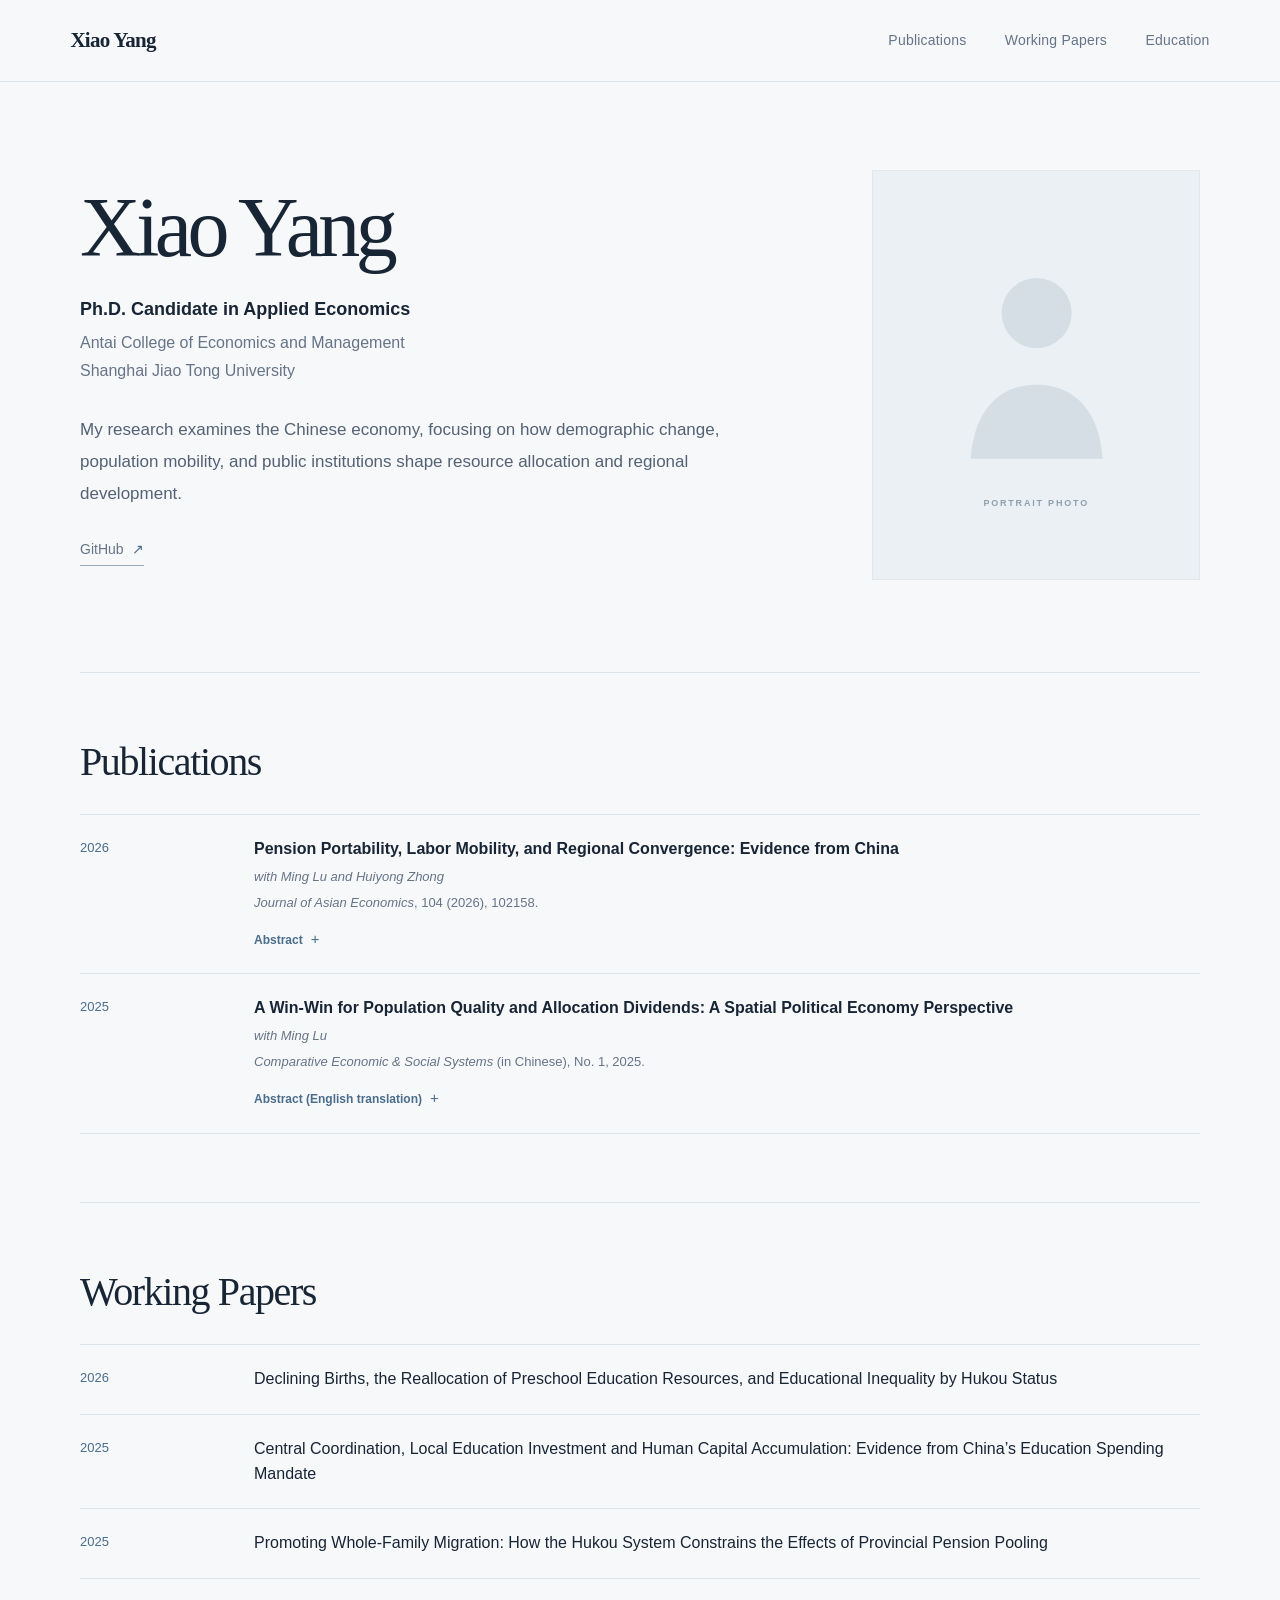
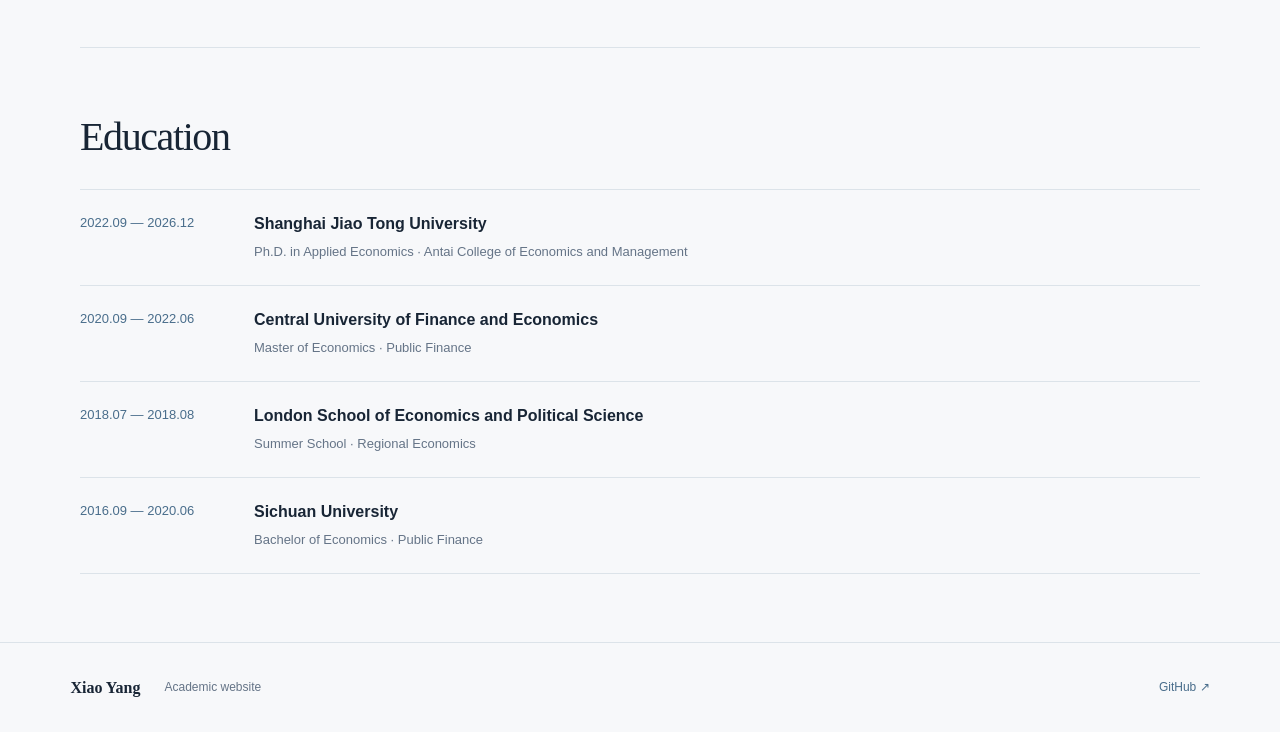
==== index.html @ 2555e6db "Remove publications shortcut from homepage" ====
<!doctype html>
<html lang="en">
<head>
  <meta charset="utf-8">
  <meta name="viewport" content="width=device-width, initial-scale=1">
  <meta name="description" content="Xiao Yang, Ph.D. candidate in Applied Economics at Shanghai Jiao Tong University.">
  <meta name="theme-color" content="#f7f8fa">
  <title>Xiao Yang | Academic Website</title>
  <link rel="stylesheet" href="assets/css/style.css">
</head>
<body>
  <header class="site-header">
    <a class="wordmark" href="#top" aria-label="Back to top">Xiao Yang</a>
    <nav aria-label="Main navigation">
      <a href="#publications">Publications</a>
      <a href="#working-papers">Working Papers</a>
      <a href="#education">Education</a>
    </nav>
  </header>

  <main id="top">
    <section class="hero section-wrap">
      <div class="hero-copy">
        <h1>Xiao Yang</h1>
        <p class="role">Ph.D. Candidate in Applied Economics</p>
        <p class="affiliation">Antai College of Economics and Management<br>Shanghai Jiao Tong University</p>
        <p class="intro">
          My research examines the Chinese economy, focusing on how demographic change,
          population mobility, and public institutions shape resource allocation and
          regional development.
        </p>
        <div class="hero-links">
          <a class="text-link muted-link" href="https://github.com/Xiaoback" target="_blank" rel="noreferrer">GitHub <span aria-hidden="true">↗</span></a>
        </div>
      </div>
      <div class="portrait-placeholder" role="img" aria-label="Portrait photo placeholder">
        <svg viewBox="0 0 240 300" aria-hidden="true">
          <circle cx="120" cy="91" r="43" fill="currentColor" opacity=".23"/>
          <path d="M39 270c4-59 35-91 81-91s77 32 81 91" fill="currentColor" opacity=".23"/>
        </svg>
        <span>PORTRAIT PHOTO</span>
      </div>
    </section>

    <section class="section-wrap section-block" id="publications">
      <div class="section-heading"><h2>Publications</h2></div>
      <div class="publication-list">
        <article class="publication">
          <span class="publication-year">2026</span>
          <div class="publication-body">
            <h3>Pension Portability, Labor Mobility, and Regional Convergence: Evidence from China</h3>
            <p class="coauthors">with Ming Lu and Huiyong Zhong</p>
            <p class="journal"><em>Journal of Asian Economics</em>, 104 (2026), 102158.</p>
            <details class="abstract">
              <summary>Abstract</summary>
              <p>Fragmented pension systems hinder labor mobility and perpetuate regional inequality. This paper evaluates China’s provincial pension pooling reform designed to enhance pension portability within provinces. Using a staggered difference-in-differences approach on individual and provincial panel data from 2014-2020, we find the reform increased intra-provincial migration, particularly for low-skilled workers. Using the reform as an instrumental variable, we show migration improved job matching, evidenced by higher income and job satisfaction. The reform also contributed to higher provincial labor productivity and reduced within-province inequality. Our findings demonstrate that labor mobility promotes regional convergence through the lens of improving pension portability.</p>
            </details>
          </div>
        </article>
        <article class="publication">
          <span class="publication-year">2025</span>
          <div class="publication-body">
            <h3>A Win-Win for Population Quality and Allocation Dividends: A Spatial Political Economy Perspective</h3>
            <p class="coauthors">with Ming Lu</p>
            <p class="journal"><em>Comparative Economic &amp; Social Systems</em> (in Chinese), No. 1, 2025.</p>
            <details class="abstract">
              <summary>Abstract (English translation)</summary>
              <p>China is currently facing the challenges of population aging and declining fertility. Coordinated regional development requires pursuing the long-term, overarching goals of improving population quality and realizing allocation dividends. Drawing on the spirit of the Third Plenary Session of the 20th CPC Central Committee and adopting a spatial political economy perspective, this article argues that local governments’ short-term and place-based development orientation, together with the spatial externalities generated by population mobility and hukou-based restrictions on migrants’ access to public services, impede the realization of population-quality and allocation dividends. Addressing these challenges requires both a shift in mindset and deeper reforms. On the one hand, policymakers should recognize the importance of achieving balance through agglomeration and of raising returns to education in agglomerated areas to stimulate educational demand, while addressing the resulting divergence in educational supply and demand between population outflow and inflow areas. On the other hand, stronger central government coordination is needed to overcome spatial externalities and establish a basic public education service provision mechanism that adapts to demographic change, thereby achieving a win-win in population quality and allocation dividends.</p>
            </details>
          </div>
        </article>
      </div>
    </section>

    <section class="section-wrap section-block" id="working-papers">
      <div class="section-heading"><h2>Working Papers</h2></div>
      <div class="paper-list">
        <article class="paper-item">
          <span class="paper-year">2026</span>
          <h3>Declining Births, the Reallocation of Preschool Education Resources, and Educational Inequality by Hukou Status</h3>
        </article>
        <article class="paper-item">
          <span class="paper-year">2025</span>
          <h3>Central Coordination, Local Education Investment and Human Capital Accumulation: Evidence from China’s Education Spending Mandate</h3>
        </article>
        <article class="paper-item">
          <span class="paper-year">2025</span>
          <h3>Promoting Whole-Family Migration: How the Hukou System Constrains the Effects of Provincial Pension Pooling</h3>
        </article>
      </div>
    </section>

    <section class="section-wrap section-block" id="education">
      <div class="section-heading"><h2>Education</h2></div>
      <div class="education-list">
        <article><span class="edu-date">2022.09 — 2026.12</span><div><h3>Shanghai Jiao Tong University</h3><p>Ph.D. in Applied Economics · Antai College of Economics and Management</p></div></article>
        <article><span class="edu-date">2020.09 — 2022.06</span><div><h3>Central University of Finance and Economics</h3><p>Master of Economics · Public Finance</p></div></article>
        <article><span class="edu-date">2018.07 — 2018.08</span><div><h3>London School of Economics and Political Science</h3><p>Summer School · Regional Economics</p></div></article>
        <article><span class="edu-date">2016.09 — 2020.06</span><div><h3>Sichuan University</h3><p>Bachelor of Economics · Public Finance</p></div></article>
      </div>
    </section>
  </main>

  <footer class="site-footer">
    <strong>Xiao Yang</strong>
    <span>Academic website</span>
    <a href="https://github.com/Xiaoback" target="_blank" rel="noreferrer">GitHub ↗</a>
  </footer>
</body>
</html>
---- assets/css/style.css ----
:root {
  --ink: #182535;
  --muted: #657487;
  --line: #dce3e9;
  --paper: #f7f8fa;
  --blue: #496d8b;
  --serif: Georgia, "Times New Roman", serif;
  --sans: Inter, -apple-system, BlinkMacSystemFont, "Segoe UI", sans-serif;
}
* { box-sizing: border-box; }
html { scroll-behavior: smooth; }
body { margin: 0; color: var(--ink); background: var(--paper); font-family: var(--sans); font-size: 15px; line-height: 1.7; -webkit-font-smoothing: antialiased; }
a { color: inherit; text-decoration: none; }
.site-header {
  min-height: 82px;
  padding: 0 max(5.5vw, calc((100vw - 1280px)/2));
  display: flex;
  align-items: center;
  justify-content: space-between;
  gap: 32px;
  border-bottom: 1px solid var(--line);
  background: rgba(247,248,250,.96);
}
.wordmark { font-family: var(--serif); font-size: 21px; font-weight: 600; letter-spacing: -.035em; white-space: nowrap; }
.site-header nav { display: flex; align-items: center; gap: clamp(22px, 3vw, 42px); }
.site-header nav a { color: var(--muted); font-size: 14px; letter-spacing: .015em; transition: color .2s; }
.site-header nav a:hover, .text-link:hover { color: var(--blue); }
.section-wrap { width: min(1120px, 88vw); margin: 0 auto; }
.hero {
  min-height: 590px;
  display: grid;
  grid-template-columns: 1.35fr .65fr;
  gap: 10%;
  align-items: center;
  padding-top: 74px;
  padding-bottom: 78px;
}
.hero h1 { font-family: var(--serif); font-size: clamp(58px, 7vw, 84px); font-weight: 400; letter-spacing: -.055em; line-height: 1.05; margin: 0 0 22px; }
.role { font-size: 18px; font-weight: 600; margin: 0 0 5px; }
.affiliation { color: var(--muted); font-size: 16px; line-height: 1.7; margin: 0; }
.intro { max-width: 650px; color: #536274; font-size: 17px; line-height: 1.9; margin: 30px 0 27px; }
.hero-links { display: flex; gap: 28px; align-items: center; }
.text-link { color: var(--ink); font-size: 14px; font-weight: 650; border-bottom: 1px solid #9aabba; padding-bottom: 4px; }
.text-link span { color: var(--blue); margin-left: 5px; }
.muted-link { color: var(--muted); font-weight: 500; }
.portrait-placeholder {
  width: min(100%, 330px);
  aspect-ratio: 4 / 5;
  justify-self: end;
  display: flex;
  flex-direction: column;
  align-items: center;
  justify-content: center;
  gap: 13px;
  color: #8fa0ae;
  background: #eaf0f4;
  border: 1px solid #e0e7ed;
}
.portrait-placeholder svg { width: 60%; max-height: 70%; }
.portrait-placeholder span { font-size: 9px; font-weight: 650; letter-spacing: .2em; }
.section-block { padding-top: 65px; padding-bottom: 68px; border-top: 1px solid var(--line); scroll-margin-top: 24px; }
.section-heading { margin-bottom: 28px; }
.section-heading h2 { font-family: var(--serif); font-size: clamp(30px, 3.6vw, 40px); font-weight: 400; letter-spacing: -.035em; line-height: 1.2; margin: 0; }
.publication-list, .paper-list, .experience-list, .education-list { border-top: 1px solid var(--line); }
.publication, .paper-item, .education-list article {
  display: grid;
  grid-template-columns: 150px 1fr;
  gap: 24px;
  padding: 22px 0;
  border-bottom: 1px solid var(--line);
}
.publication-year, .paper-year, .experience-date, .edu-date { color: var(--blue); font-size: 13px; }
.publication h3, .paper-item h3, .experience-list h3, .education-list h3 {
  font-size: 16px;
  font-weight: 600;
  line-height: 1.55;
  margin: 0 0 4px;
}
.publication p, .education-list p { color: var(--muted); font-size: 13px; margin: 0; }
.publication .coauthors { color: var(--muted); font-size: 13px; font-style: italic; margin: 2px 0 4px; }
.publication .journal { color: var(--muted); font-size: 13px; margin: 0; }
.abstract { margin-top: 12px; max-width: 820px; }
.abstract summary { color: var(--blue); cursor: pointer; font-size: 12px; font-weight: 600; width: fit-content; list-style: none; }
.abstract summary::-webkit-details-marker { display: none; }
.abstract summary::after { content: "+"; display: inline-block; margin-left: 8px; font-size: 15px; font-weight: 400; }
.abstract[open] summary::after { content: "−"; }
.abstract p { color: var(--muted); font-size: 13px; line-height: 1.8; margin: 10px 0 0; }
.paper-item h3 { margin: 0; font-weight: 500; }
.site-footer {
  min-height: 90px;
  padding: 20px max(5.5vw, calc((100vw - 1280px)/2));
  display: flex;
  align-items: center;
  gap: 24px;
  border-top: 1px solid var(--line);
  color: var(--muted);
  font-size: 12px;
}
.site-footer strong { color: var(--ink); font-family: var(--serif); font-size: 16px; font-weight: 600; }
.site-footer a { margin-left: auto; color: var(--blue); }
@media (max-width: 760px) {
  .site-header { min-height: 0; padding: 18px 6vw; align-items: flex-start; flex-direction: column; gap: 13px; }
  .site-header nav { justify-content: flex-start; flex-wrap: wrap; gap: 10px 22px; }
  .site-header nav a { font-size: 13px; }
  .hero { min-height: 0; grid-template-columns: 1fr; gap: 34px; padding-top: 65px; padding-bottom: 58px; }
  .hero h1 { font-size: 58px; }
  .intro { font-size: 16px; margin-top: 24px; }
  .portrait-placeholder { width: min(72%, 280px); justify-self: start; }
  .section-block { padding-top: 48px; padding-bottom: 52px; }
  .publication, .paper-item, .education-list article { grid-template-columns: 1fr; gap: 6px; padding: 18px 0; }
  .site-footer { flex-wrap: wrap; gap: 10px 18px; padding-top: 22px; padding-bottom: 22px; }
  .site-footer a { margin-left: 0; }
}
@media (max-width: 420px) {
  .hero h1 { font-size: 52px; }
  .hero-links { gap: 20px; }
}
@media (prefers-reduced-motion: reduce) { html { scroll-behavior: auto; } * { transition: none !important; } }
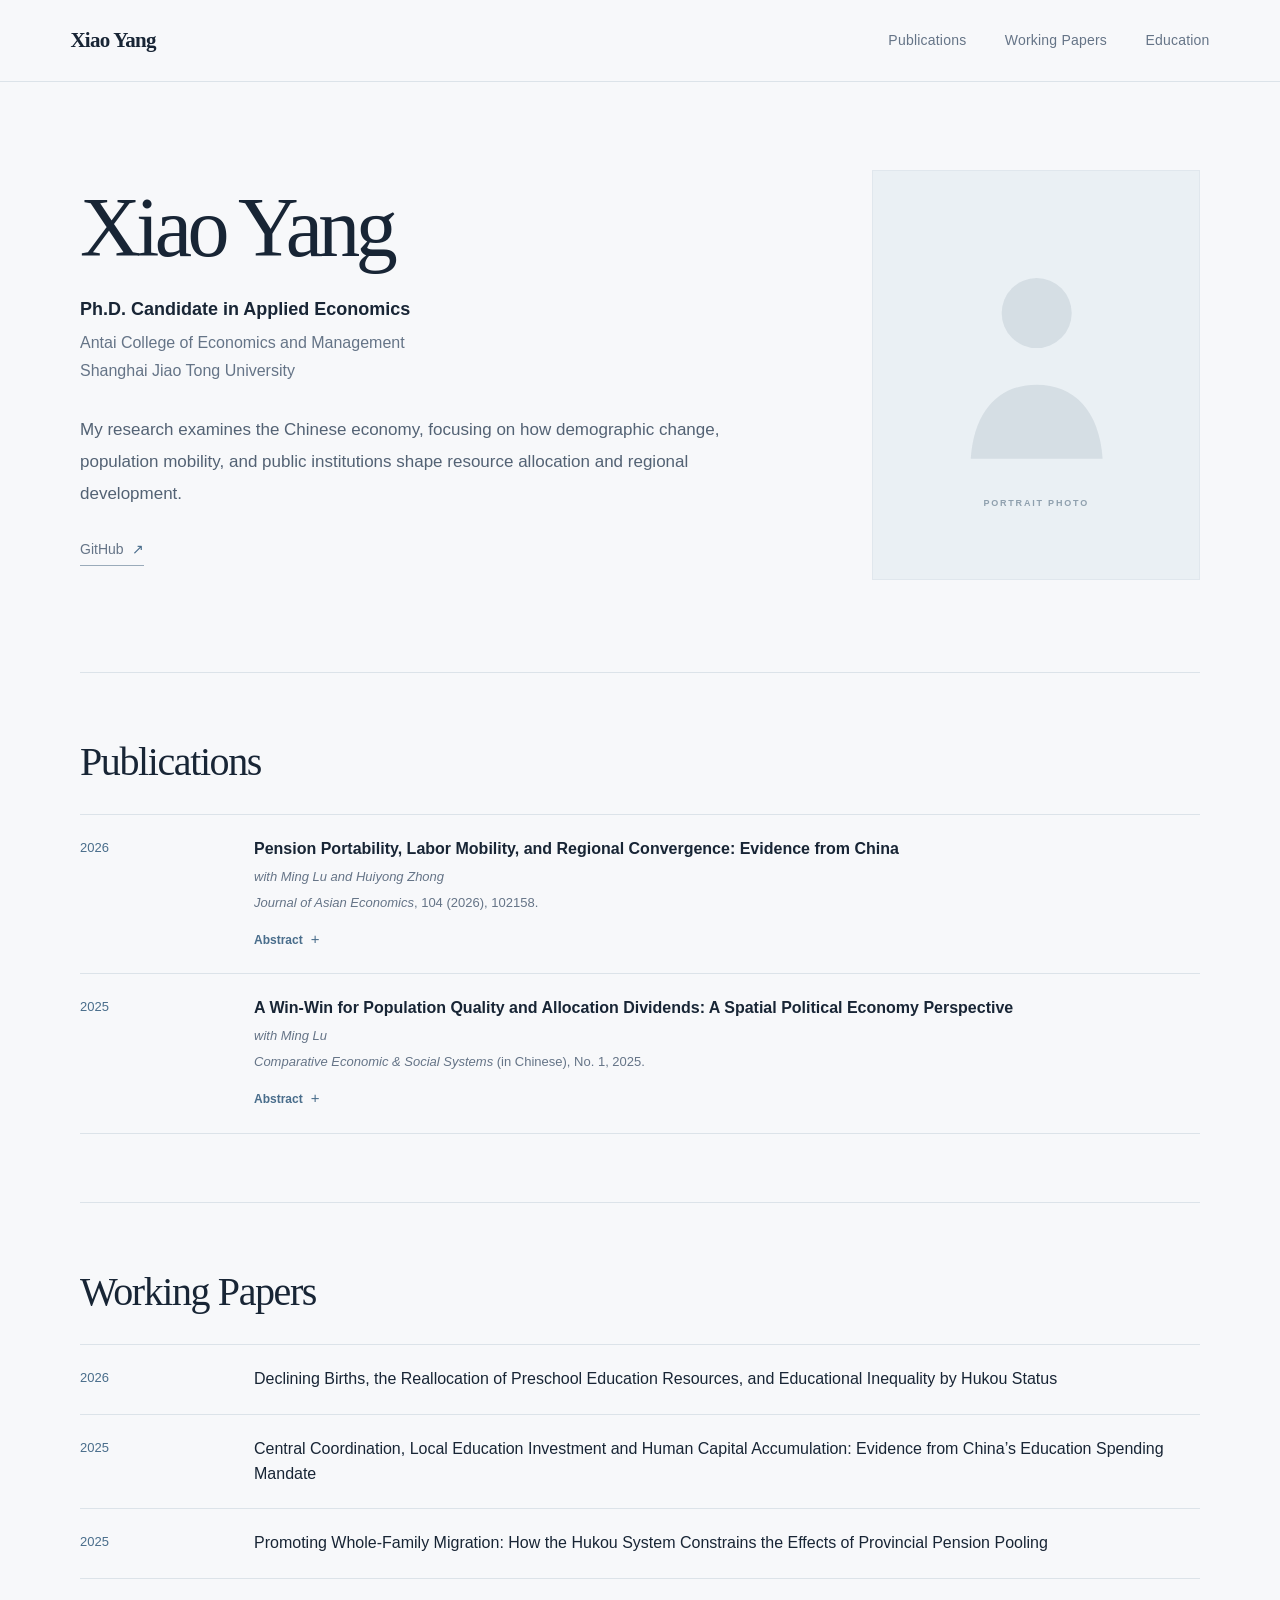
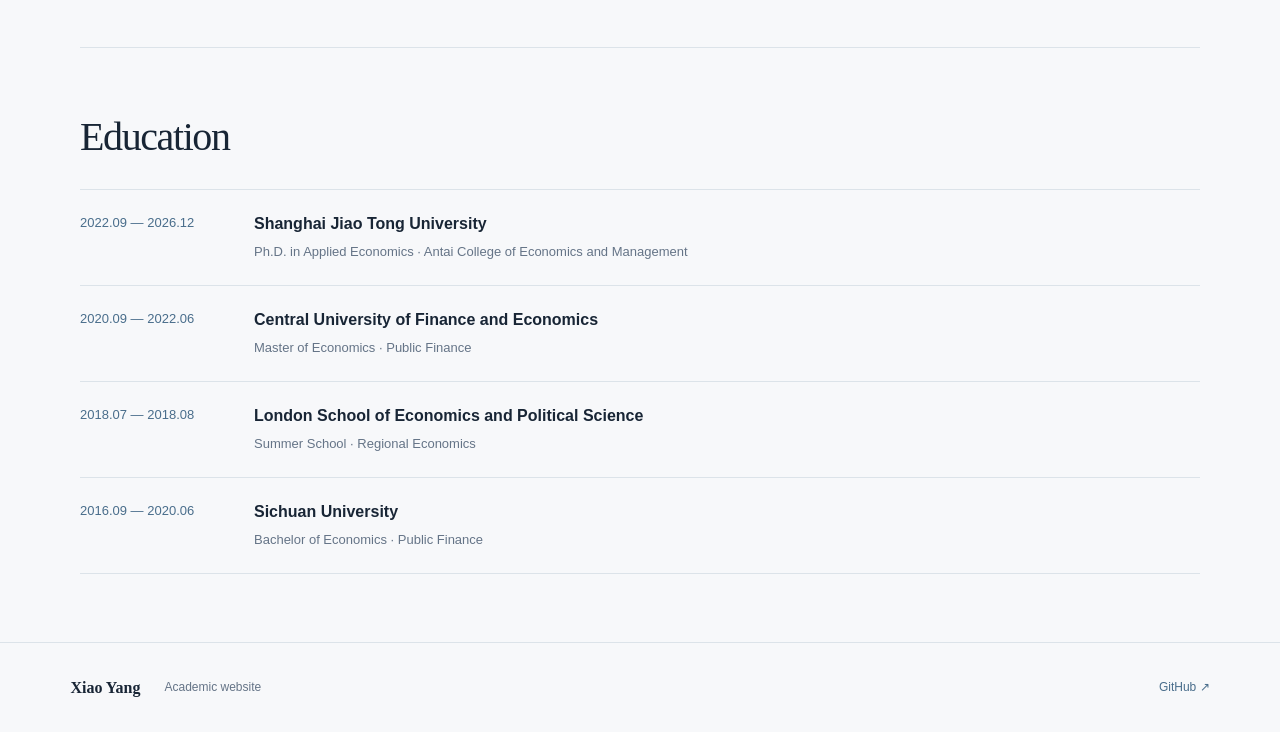
==== commit 9b2533f7: "Use supplied English abstract for Chinese publication" ====
--- a/index.html
+++ b/index.html
@@ -64,8 +64,8 @@
             <p class="coauthors">with Ming Lu</p>
             <p class="journal"><em>Comparative Economic &amp; Social Systems</em> (in Chinese), No. 1, 2025.</p>
             <details class="abstract">
-              <summary>Abstract (English translation)</summary>
-              <p>China is currently facing the challenges of population aging and declining fertility. Coordinated regional development requires pursuing the long-term, overarching goals of improving population quality and realizing allocation dividends. Drawing on the spirit of the Third Plenary Session of the 20th CPC Central Committee and adopting a spatial political economy perspective, this article argues that local governments’ short-term and place-based development orientation, together with the spatial externalities generated by population mobility and hukou-based restrictions on migrants’ access to public services, impede the realization of population-quality and allocation dividends. Addressing these challenges requires both a shift in mindset and deeper reforms. On the one hand, policymakers should recognize the importance of achieving balance through agglomeration and of raising returns to education in agglomerated areas to stimulate educational demand, while addressing the resulting divergence in educational supply and demand between population outflow and inflow areas. On the other hand, stronger central government coordination is needed to overcome spatial externalities and establish a basic public education service provision mechanism that adapts to demographic change, thereby achieving a win-win in population quality and allocation dividends.</p>
+              <summary>Abstract</summary>
+              <p>China’s economy currently faces significant challenges, including an aging population and declining birth rates. To address these issues, it is imperative to adopt a regional development strategy that aligns with the overarching, long-term goals of enhancing population quality and optimizing allocation dividends. From the perspective of spatial political economy, this article identifies several key obstacles to achieving these goals. These include the short-term, localized development priorities of local governments, the spatial externalities arising from population mobility, and the limitations imposed on access to public services for mobile populations by the household registration system. Addressing these challenges requires a shift in mindset and a deepening of reform efforts. It is essential to acknowledge the role of regional agglomeration in balancing education supply-demand disparities and stimulating demand for education in areas experiencing population inflows and outflows. Furthermore, the central government must take on greater responsibility in coordinating local governments to mitigate spatial externalities and establish a public education service mechanism responsive to population dynamics. By doing so, a win-win outcome for both population quality and allocation dividends can be achieved.</p>
             </details>
           </div>
         </article>
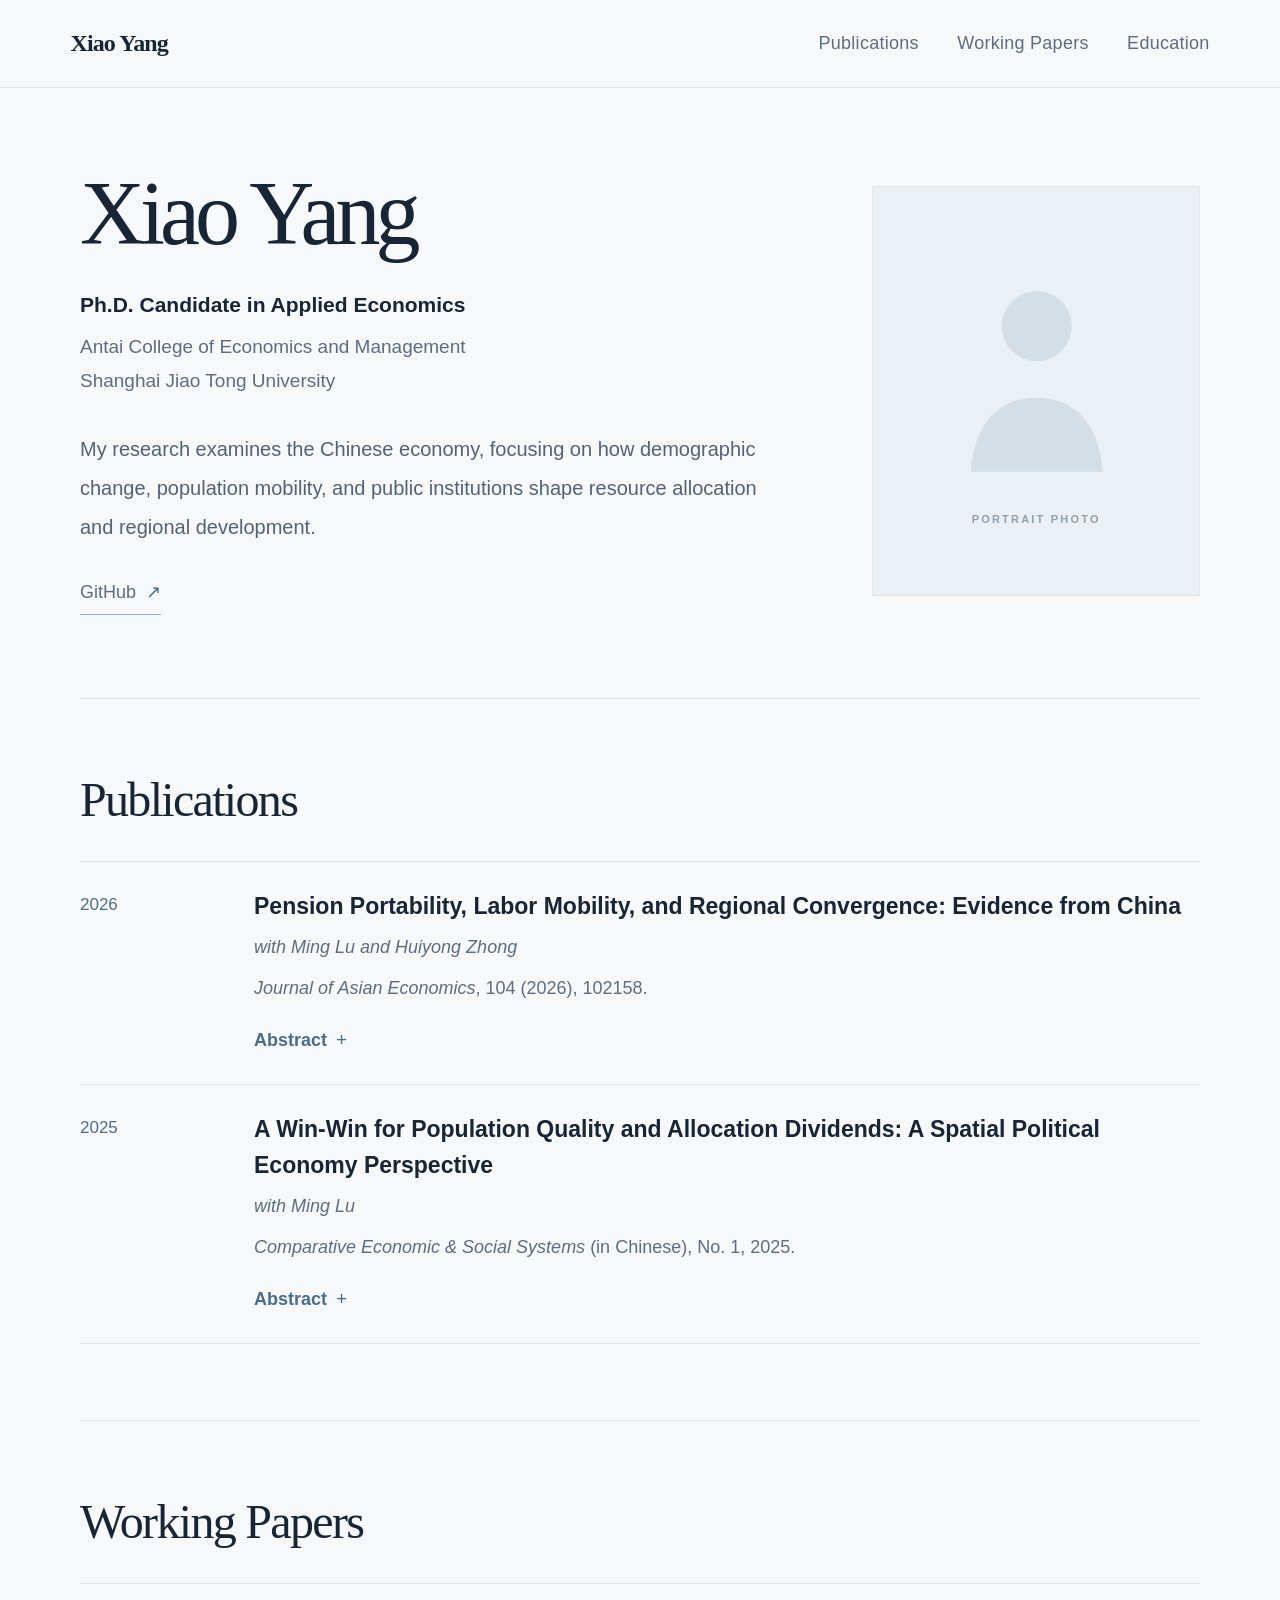
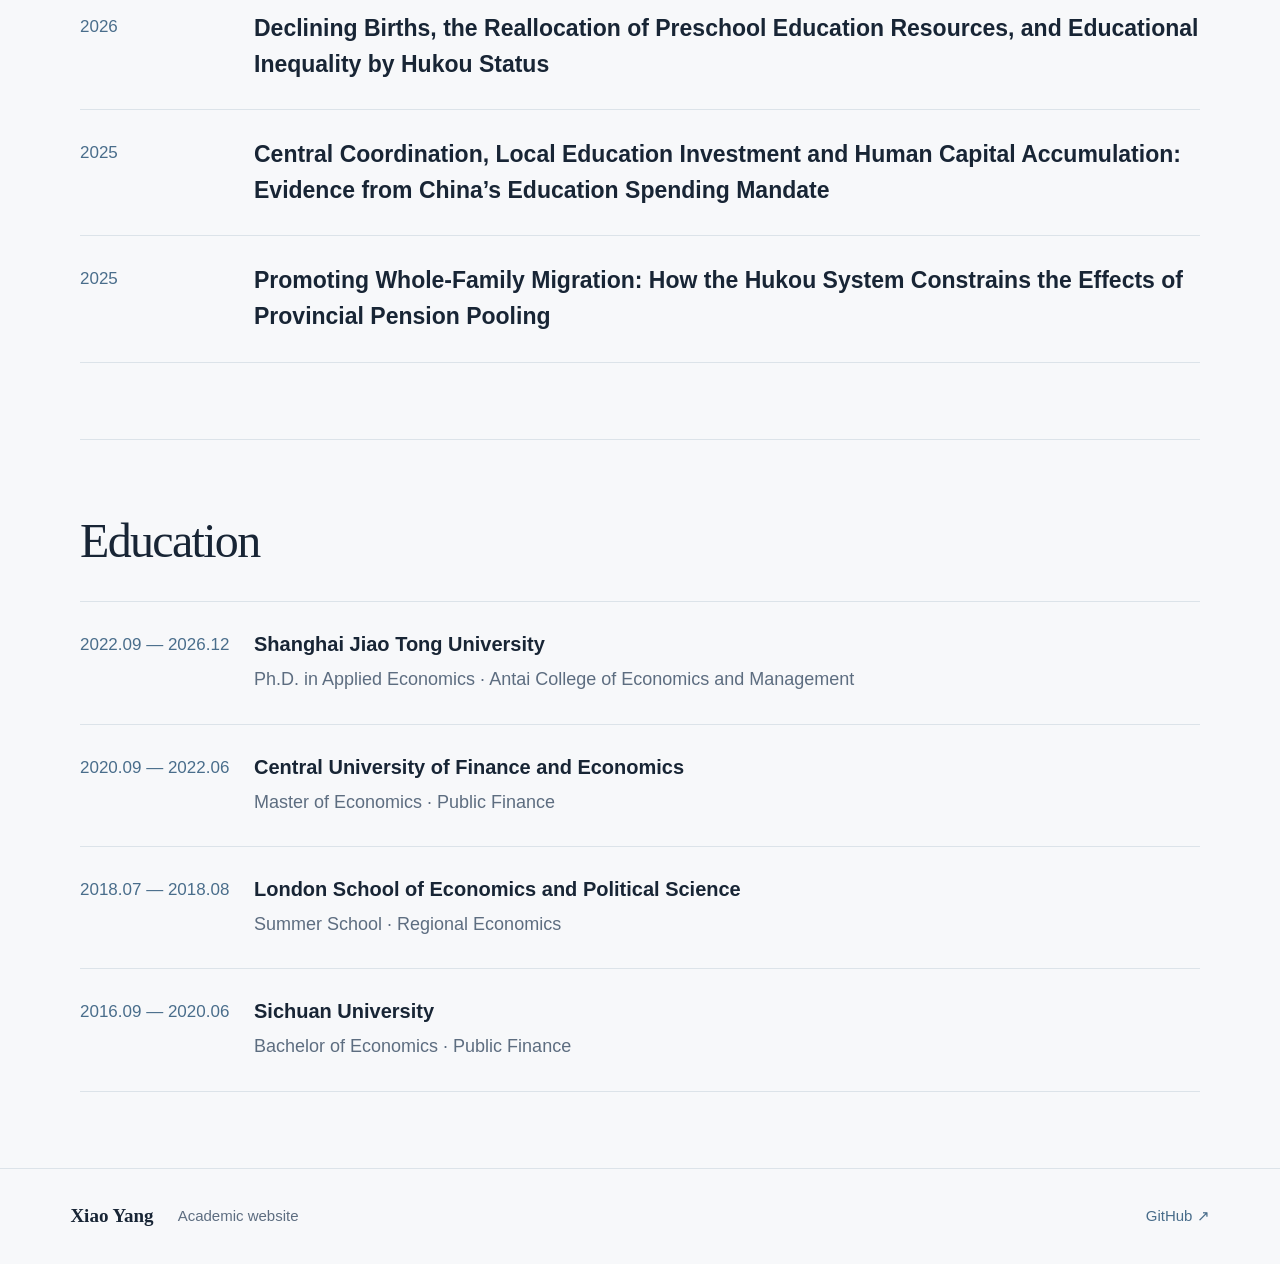
==== commit 2c11c6a3: "Remove translation label and refresh stylesheet cache" ====
--- a/index.html
+++ b/index.html
@@ -6,7 +6,7 @@
   <meta name="description" content="Xiao Yang, Ph.D. candidate in Applied Economics at Shanghai Jiao Tong University.">
   <meta name="theme-color" content="#f7f8fa">
   <title>Xiao Yang | Academic Website</title>
-  <link rel="stylesheet" href="assets/css/style.css">
+  <link rel="stylesheet" href="assets/css/style.css?v=20261125-2">
 </head>
 <body>
   <header class="site-header">
@@ -64,7 +64,7 @@
             <p class="coauthors">with Ming Lu</p>
             <p class="journal"><em>Comparative Economic &amp; Social Systems</em> (in Chinese), No. 1, 2025.</p>
             <details class="abstract">
-              <summary>Abstract</summary>
+              <summary aria-label="Abstract">Abstract</summary>
               <p>China’s economy currently faces significant challenges, including an aging population and declining birth rates. To address these issues, it is imperative to adopt a regional development strategy that aligns with the overarching, long-term goals of enhancing population quality and optimizing allocation dividends. From the perspective of spatial political economy, this article identifies several key obstacles to achieving these goals. These include the short-term, localized development priorities of local governments, the spatial externalities arising from population mobility, and the limitations imposed on access to public services for mobile populations by the household registration system. Addressing these challenges requires a shift in mindset and a deepening of reform efforts. It is essential to acknowledge the role of regional agglomeration in balancing education supply-demand disparities and stimulating demand for education in areas experiencing population inflows and outflows. Furthermore, the central government must take on greater responsibility in coordinating local governments to mitigate spatial externalities and establish a public education service mechanism responsive to population dynamics. By doing so, a win-win outcome for both population quality and allocation dividends can be achieved.</p>
             </details>
           </div>
--- a/assets/css/style.css
+++ b/assets/css/style.css
@@ -1,6 +1,6 @@
 :root {
   --ink: #182535;
-  --muted: #657487;
+  --muted: #5d6d80;
   --line: #dce3e9;
   --paper: #f7f8fa;
   --blue: #496d8b;
@@ -9,10 +9,10 @@
 }
 * { box-sizing: border-box; }
 html { scroll-behavior: smooth; }
-body { margin: 0; color: var(--ink); background: var(--paper); font-family: var(--sans); font-size: 15px; line-height: 1.7; -webkit-font-smoothing: antialiased; }
+body { margin: 0; color: var(--ink); background: var(--paper); font-family: var(--sans); font-size: 19px; line-height: 1.85; -webkit-font-smoothing: antialiased; }
 a { color: inherit; text-decoration: none; }
 .site-header {
-  min-height: 82px;
+  min-height: 88px;
   padding: 0 max(5.5vw, calc((100vw - 1280px)/2));
   display: flex;
   align-items: center;
@@ -21,13 +21,13 @@
   border-bottom: 1px solid var(--line);
   background: rgba(247,248,250,.96);
 }
-.wordmark { font-family: var(--serif); font-size: 21px; font-weight: 600; letter-spacing: -.035em; white-space: nowrap; }
+.wordmark { font-family: var(--serif); font-size: 24px; font-weight: 600; letter-spacing: -.035em; white-space: nowrap; }
 .site-header nav { display: flex; align-items: center; gap: clamp(22px, 3vw, 42px); }
-.site-header nav a { color: var(--muted); font-size: 14px; letter-spacing: .015em; transition: color .2s; }
+.site-header nav a { color: var(--muted); font-size: 18px; letter-spacing: .015em; transition: color .2s; }
 .site-header nav a:hover, .text-link:hover { color: var(--blue); }
 .section-wrap { width: min(1120px, 88vw); margin: 0 auto; }
 .hero {
-  min-height: 590px;
+  min-height: 610px;
   display: grid;
   grid-template-columns: 1.35fr .65fr;
   gap: 10%;
@@ -35,12 +35,12 @@
   padding-top: 74px;
   padding-bottom: 78px;
 }
-.hero h1 { font-family: var(--serif); font-size: clamp(58px, 7vw, 84px); font-weight: 400; letter-spacing: -.055em; line-height: 1.05; margin: 0 0 22px; }
-.role { font-size: 18px; font-weight: 600; margin: 0 0 5px; }
-.affiliation { color: var(--muted); font-size: 16px; line-height: 1.7; margin: 0; }
-.intro { max-width: 650px; color: #536274; font-size: 17px; line-height: 1.9; margin: 30px 0 27px; }
+.hero h1 { font-family: var(--serif); font-size: clamp(62px, 7.2vw, 90px); font-weight: 400; letter-spacing: -.055em; line-height: 1.05; margin: 0 0 24px; }
+.role { font-size: 21px; font-weight: 600; margin: 0 0 5px; }
+.affiliation { color: var(--muted); font-size: 19px; line-height: 1.8; margin: 0; }
+.intro { max-width: 680px; color: #536274; font-size: 20px; line-height: 1.95; margin: 32px 0 29px; }
 .hero-links { display: flex; gap: 28px; align-items: center; }
-.text-link { color: var(--ink); font-size: 14px; font-weight: 650; border-bottom: 1px solid #9aabba; padding-bottom: 4px; }
+.text-link { color: var(--ink); font-size: 18px; font-weight: 650; border-bottom: 1px solid #9aabba; padding-bottom: 4px; }
 .text-link span { color: var(--blue); margin-left: 5px; }
 .muted-link { color: var(--muted); font-weight: 500; }
 .portrait-placeholder {
@@ -57,62 +57,70 @@
   border: 1px solid #e0e7ed;
 }
 .portrait-placeholder svg { width: 60%; max-height: 70%; }
-.portrait-placeholder span { font-size: 9px; font-weight: 650; letter-spacing: .2em; }
-.section-block { padding-top: 65px; padding-bottom: 68px; border-top: 1px solid var(--line); scroll-margin-top: 24px; }
-.section-heading { margin-bottom: 28px; }
-.section-heading h2 { font-family: var(--serif); font-size: clamp(30px, 3.6vw, 40px); font-weight: 400; letter-spacing: -.035em; line-height: 1.2; margin: 0; }
-.publication-list, .paper-list, .experience-list, .education-list { border-top: 1px solid var(--line); }
+.portrait-placeholder span { font-size: 11px; font-weight: 650; letter-spacing: .2em; }
+.section-block { padding-top: 72px; padding-bottom: 76px; border-top: 1px solid var(--line); scroll-margin-top: 24px; }
+.section-heading { margin-bottom: 32px; }
+.section-heading h2 { font-family: var(--serif); font-size: clamp(38px, 4vw, 48px); font-weight: 400; letter-spacing: -.035em; line-height: 1.2; margin: 0; }
+.publication-list, .paper-list, .education-list { border-top: 1px solid var(--line); }
 .publication, .paper-item, .education-list article {
   display: grid;
   grid-template-columns: 150px 1fr;
   gap: 24px;
-  padding: 22px 0;
+  padding: 27px 0;
   border-bottom: 1px solid var(--line);
 }
-.publication-year, .paper-year, .experience-date, .edu-date { color: var(--blue); font-size: 13px; }
-.publication h3, .paper-item h3, .experience-list h3, .education-list h3 {
-  font-size: 16px;
+.publication-year, .paper-year, .edu-date { color: var(--blue); font-size: 17px; }
+.publication h3, .paper-item h3, .education-list h3 {
+  font-size: 23px;
   font-weight: 600;
   line-height: 1.55;
-  margin: 0 0 4px;
+  margin: 0 0 7px;
 }
-.publication p, .education-list p { color: var(--muted); font-size: 13px; margin: 0; }
-.publication .coauthors { color: var(--muted); font-size: 13px; font-style: italic; margin: 2px 0 4px; }
-.publication .journal { color: var(--muted); font-size: 13px; margin: 0; }
-.abstract { margin-top: 12px; max-width: 820px; }
-.abstract summary { color: var(--blue); cursor: pointer; font-size: 12px; font-weight: 600; width: fit-content; list-style: none; }
+.publication p, .education-list p { color: var(--muted); font-size: 18px; margin: 0; }
+.publication .coauthors { color: var(--muted); font-size: 18px; font-style: italic; margin: 4px 0 7px; }
+.publication .journal { color: var(--muted); font-size: 18px; margin: 0; }
+.abstract { margin-top: 17px; max-width: 100%; }
+.abstract summary { color: var(--blue); cursor: pointer; font-size: 18px; font-weight: 650; width: fit-content; list-style: none; }
 .abstract summary::-webkit-details-marker { display: none; }
-.abstract summary::after { content: "+"; display: inline-block; margin-left: 8px; font-size: 15px; font-weight: 400; }
+.abstract summary::after { content: "+"; display: inline-block; margin-left: 9px; font-size: 19px; font-weight: 400; }
 .abstract[open] summary::after { content: "−"; }
-.abstract p { color: var(--muted); font-size: 13px; line-height: 1.8; margin: 10px 0 0; }
-.paper-item h3 { margin: 0; font-weight: 500; }
+.abstract p { color: var(--muted); font-size: 19px; line-height: 1.95; margin: 14px 0 0; max-width: 1000px; }
+.paper-item h3 { margin: 0; font-weight: 550; }
+.education-list h3 { font-size: 20px; margin-bottom: 3px; }
 .site-footer {
-  min-height: 90px;
-  padding: 20px max(5.5vw, calc((100vw - 1280px)/2));
+  min-height: 96px;
+  padding: 22px max(5.5vw, calc((100vw - 1280px)/2));
   display: flex;
   align-items: center;
   gap: 24px;
   border-top: 1px solid var(--line);
   color: var(--muted);
-  font-size: 12px;
+  font-size: 15px;
 }
-.site-footer strong { color: var(--ink); font-family: var(--serif); font-size: 16px; font-weight: 600; }
+.site-footer strong { color: var(--ink); font-family: var(--serif); font-size: 19px; font-weight: 600; }
 .site-footer a { margin-left: auto; color: var(--blue); }
 @media (max-width: 760px) {
   .site-header { min-height: 0; padding: 18px 6vw; align-items: flex-start; flex-direction: column; gap: 13px; }
   .site-header nav { justify-content: flex-start; flex-wrap: wrap; gap: 10px 22px; }
-  .site-header nav a { font-size: 13px; }
+  .site-header nav a { font-size: 16px; }
   .hero { min-height: 0; grid-template-columns: 1fr; gap: 34px; padding-top: 65px; padding-bottom: 58px; }
-  .hero h1 { font-size: 58px; }
-  .intro { font-size: 16px; margin-top: 24px; }
+  .hero h1 { font-size: 62px; }
+  .role { font-size: 20px; }
+  .affiliation { font-size: 18px; }
+  .intro { font-size: 19px; margin-top: 25px; }
   .portrait-placeholder { width: min(72%, 280px); justify-self: start; }
-  .section-block { padding-top: 48px; padding-bottom: 52px; }
-  .publication, .paper-item, .education-list article { grid-template-columns: 1fr; gap: 6px; padding: 18px 0; }
-  .site-footer { flex-wrap: wrap; gap: 10px 18px; padding-top: 22px; padding-bottom: 22px; }
+  .section-block { padding-top: 54px; padding-bottom: 58px; }
+  .section-heading h2 { font-size: 38px; }
+  .publication, .paper-item, .education-list article { grid-template-columns: 1fr; gap: 8px; padding: 21px 0; }
+  .publication h3, .paper-item h3 { font-size: 21px; }
+  .publication .coauthors, .publication .journal, .publication p { font-size: 17px; }
+  .abstract summary { font-size: 17px; }
+  .abstract p { font-size: 18px; line-height: 1.9; }
+  .site-footer { flex-wrap: wrap; gap: 10px 18px; padding-top: 22px; padding-bottom: 22px; font-size: 14px; }
   .site-footer a { margin-left: 0; }
 }
 @media (max-width: 420px) {
-  .hero h1 { font-size: 52px; }
+  .hero h1 { font-size: 54px; }
   .hero-links { gap: 20px; }
 }
 @media (prefers-reduced-motion: reduce) { html { scroll-behavior: auto; } * { transition: none !important; } }
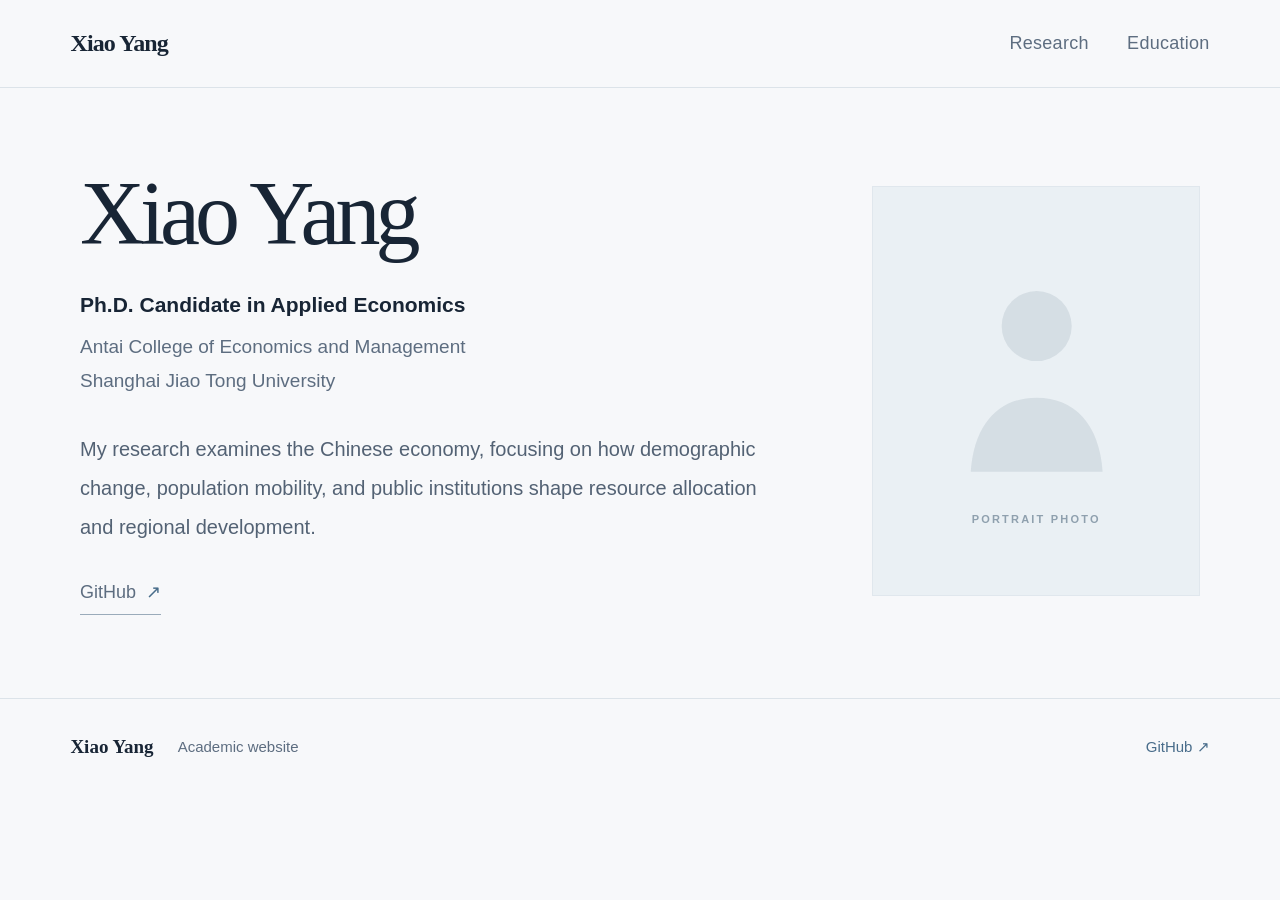
==== commit e891ff64: "Make homepage a clean landing page with page navigation" ====
--- a/index.html
+++ b/index.html
@@ -6,15 +6,14 @@
   <meta name="description" content="Xiao Yang, Ph.D. candidate in Applied Economics at Shanghai Jiao Tong University.">
   <meta name="theme-color" content="#f7f8fa">
   <title>Xiao Yang | Academic Website</title>
-  <link rel="stylesheet" href="assets/css/style.css?v=20261125-2">
+  <link rel="stylesheet" href="assets/css/style.css?v=20261125-3">
 </head>
 <body>
   <header class="site-header">
-    <a class="wordmark" href="#top" aria-label="Back to top">Xiao Yang</a>
+    <a class="wordmark" href="index.html" aria-label="Xiao Yang home">Xiao Yang</a>
     <nav aria-label="Main navigation">
-      <a href="#publications">Publications</a>
-      <a href="#working-papers">Working Papers</a>
-      <a href="#education">Education</a>
+      <a href="research.html">Research</a>
+      <a href="education.html">Education</a>
     </nav>
   </header>
 
@@ -41,64 +40,6 @@
         <span>PORTRAIT PHOTO</span>
       </div>
     </section>
-
-    <section class="section-wrap section-block" id="publications">
-      <div class="section-heading"><h2>Publications</h2></div>
-      <div class="publication-list">
-        <article class="publication">
-          <span class="publication-year">2026</span>
-          <div class="publication-body">
-            <h3>Pension Portability, Labor Mobility, and Regional Convergence: Evidence from China</h3>
-            <p class="coauthors">with Ming Lu and Huiyong Zhong</p>
-            <p class="journal"><em>Journal of Asian Economics</em>, 104 (2026), 102158.</p>
-            <details class="abstract">
-              <summary>Abstract</summary>
-              <p>Fragmented pension systems hinder labor mobility and perpetuate regional inequality. This paper evaluates China’s provincial pension pooling reform designed to enhance pension portability within provinces. Using a staggered difference-in-differences approach on individual and provincial panel data from 2014-2020, we find the reform increased intra-provincial migration, particularly for low-skilled workers. Using the reform as an instrumental variable, we show migration improved job matching, evidenced by higher income and job satisfaction. The reform also contributed to higher provincial labor productivity and reduced within-province inequality. Our findings demonstrate that labor mobility promotes regional convergence through the lens of improving pension portability.</p>
-            </details>
-          </div>
-        </article>
-        <article class="publication">
-          <span class="publication-year">2025</span>
-          <div class="publication-body">
-            <h3>A Win-Win for Population Quality and Allocation Dividends: A Spatial Political Economy Perspective</h3>
-            <p class="coauthors">with Ming Lu</p>
-            <p class="journal"><em>Comparative Economic &amp; Social Systems</em> (in Chinese), No. 1, 2025.</p>
-            <details class="abstract">
-              <summary aria-label="Abstract">Abstract</summary>
-              <p>China’s economy currently faces significant challenges, including an aging population and declining birth rates. To address these issues, it is imperative to adopt a regional development strategy that aligns with the overarching, long-term goals of enhancing population quality and optimizing allocation dividends. From the perspective of spatial political economy, this article identifies several key obstacles to achieving these goals. These include the short-term, localized development priorities of local governments, the spatial externalities arising from population mobility, and the limitations imposed on access to public services for mobile populations by the household registration system. Addressing these challenges requires a shift in mindset and a deepening of reform efforts. It is essential to acknowledge the role of regional agglomeration in balancing education supply-demand disparities and stimulating demand for education in areas experiencing population inflows and outflows. Furthermore, the central government must take on greater responsibility in coordinating local governments to mitigate spatial externalities and establish a public education service mechanism responsive to population dynamics. By doing so, a win-win outcome for both population quality and allocation dividends can be achieved.</p>
-            </details>
-          </div>
-        </article>
-      </div>
-    </section>
-
-    <section class="section-wrap section-block" id="working-papers">
-      <div class="section-heading"><h2>Working Papers</h2></div>
-      <div class="paper-list">
-        <article class="paper-item">
-          <span class="paper-year">2026</span>
-          <h3>Declining Births, the Reallocation of Preschool Education Resources, and Educational Inequality by Hukou Status</h3>
-        </article>
-        <article class="paper-item">
-          <span class="paper-year">2025</span>
-          <h3>Central Coordination, Local Education Investment and Human Capital Accumulation: Evidence from China’s Education Spending Mandate</h3>
-        </article>
-        <article class="paper-item">
-          <span class="paper-year">2025</span>
-          <h3>Promoting Whole-Family Migration: How the Hukou System Constrains the Effects of Provincial Pension Pooling</h3>
-        </article>
-      </div>
-    </section>
-
-    <section class="section-wrap section-block" id="education">
-      <div class="section-heading"><h2>Education</h2></div>
-      <div class="education-list">
-        <article><span class="edu-date">2022.09 — 2026.12</span><div><h3>Shanghai Jiao Tong University</h3><p>Ph.D. in Applied Economics · Antai College of Economics and Management</p></div></article>
-        <article><span class="edu-date">2020.09 — 2022.06</span><div><h3>Central University of Finance and Economics</h3><p>Master of Economics · Public Finance</p></div></article>
-        <article><span class="edu-date">2018.07 — 2018.08</span><div><h3>London School of Economics and Political Science</h3><p>Summer School · Regional Economics</p></div></article>
-        <article><span class="edu-date">2016.09 — 2020.06</span><div><h3>Sichuan University</h3><p>Bachelor of Economics · Public Finance</p></div></article>
-      </div>
-    </section>
   </main>
 
   <footer class="site-footer">
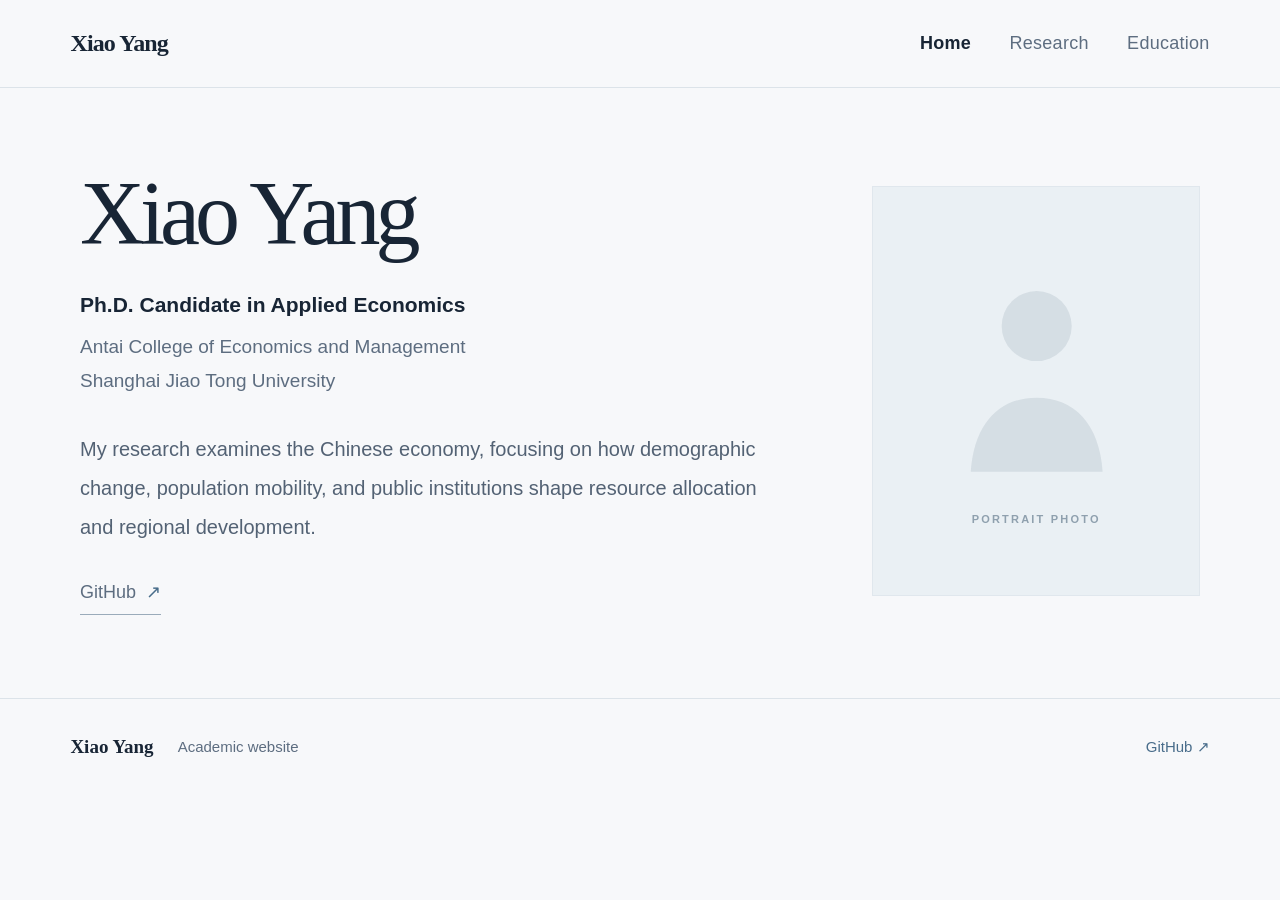
==== commit 184222ff: "Add Home item to main navigation" ====
--- a/index.html
+++ b/index.html
@@ -12,6 +12,7 @@
   <header class="site-header">
     <a class="wordmark" href="index.html" aria-label="Xiao Yang home">Xiao Yang</a>
     <nav aria-label="Main navigation">
+      <a class="active" aria-current="page" href="index.html">Home</a>
       <a href="research.html">Research</a>
       <a href="education.html">Education</a>
     </nav>
--- a/assets/css/style.css
+++ b/assets/css/style.css
@@ -124,3 +124,20 @@
   .hero-links { gap: 20px; }
 }
 @media (prefers-reduced-motion: reduce) { html { scroll-behavior: auto; } * { transition: none !important; } }
+
+/* Multi-page academic website */
+.site-header nav a.active { color: var(--ink); font-weight: 650; }
+.page-main { min-height: calc(100vh - 184px); padding-top: 74px; padding-bottom: 90px; }
+.page-title { padding-bottom: 38px; }
+.page-kicker { color: var(--blue); font-size: 13px; font-weight: 700; letter-spacing: .18em; margin: 0 0 10px; }
+.page-title h1 { font-family: var(--serif); font-size: clamp(48px, 5.5vw, 66px); font-weight: 400; letter-spacing: -.045em; line-height: 1.12; margin: 0; }
+.research-section { margin-top: 24px; }
+.research-section + .research-section { margin-top: 76px; }
+.research-section .section-heading { margin-bottom: 24px; }
+.research-section .section-heading h2 { font-size: clamp(32px, 3.5vw, 40px); }
+.page-main > .education-list { margin-top: 4px; }
+@media (max-width: 760px) {
+  .page-main { min-height: calc(100vh - 180px); padding-top: 48px; padding-bottom: 60px; }
+  .page-title { padding-bottom: 28px; }
+  .research-section + .research-section { margin-top: 54px; }
+}
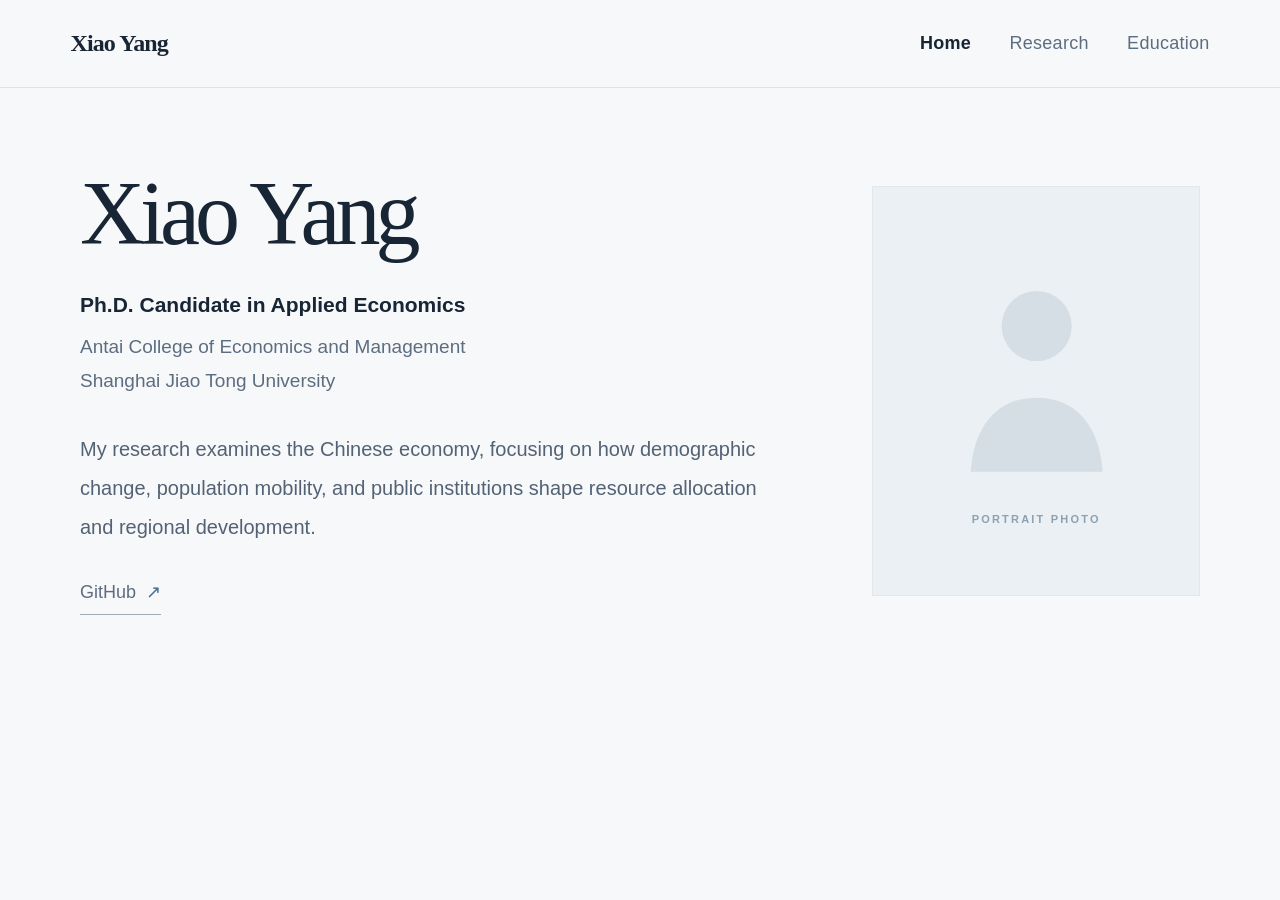
==== commit 9cf5e72c: "Remove footer text and links for a cleaner page" ====
--- a/index.html
+++ b/index.html
@@ -43,10 +43,5 @@
     </section>
   </main>
 
-  <footer class="site-footer">
-    <strong>Xiao Yang</strong>
-    <span>Academic website</span>
-    <a href="https://github.com/Xiaoback" target="_blank" rel="noreferrer">GitHub ↗</a>
-  </footer>
-</body>
+  </body>
 </html>
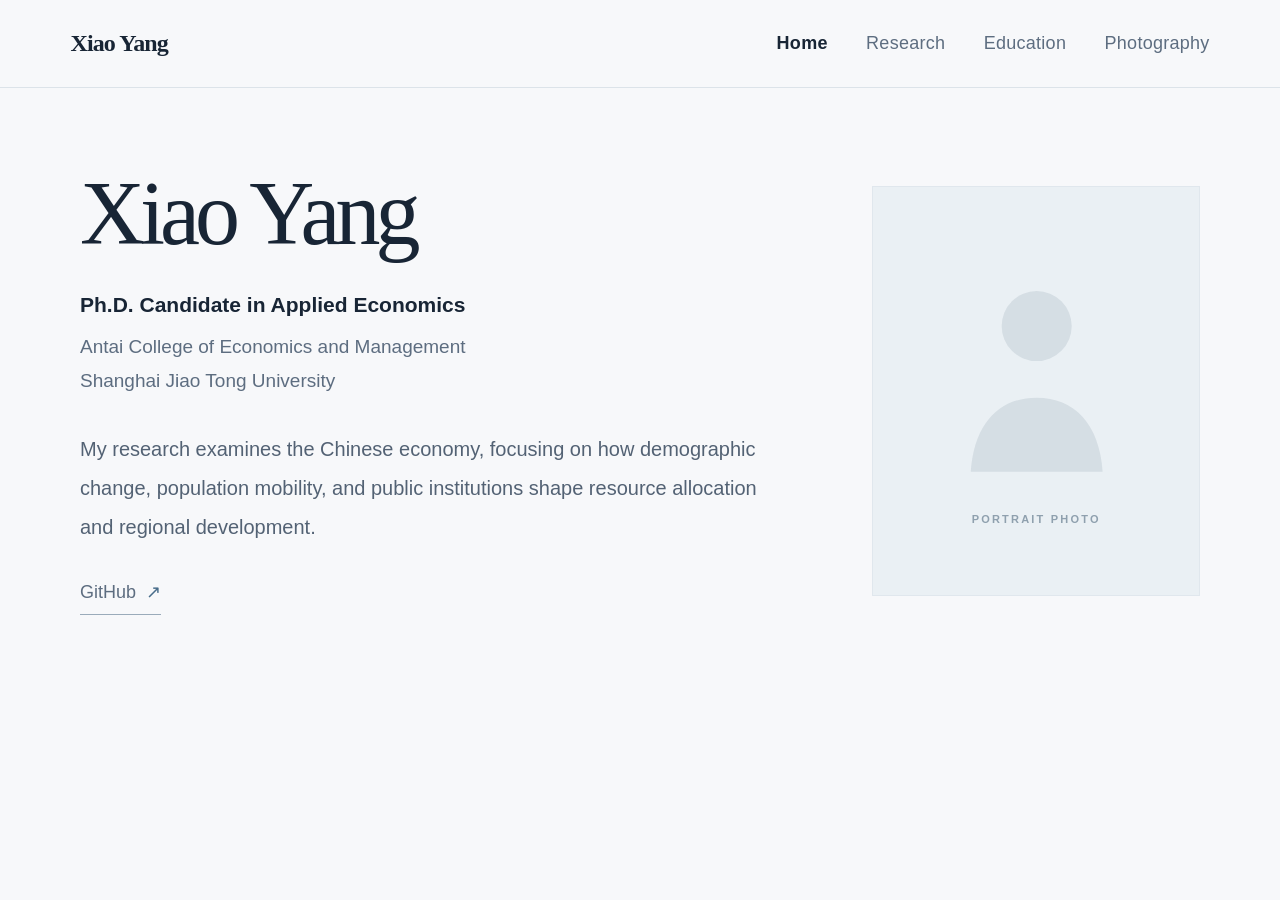
==== commit e6e81dfe: "Add Photography to site navigation" ====
--- a/index.html
+++ b/index.html
@@ -15,6 +15,7 @@
       <a class="active" aria-current="page" href="index.html">Home</a>
       <a href="research.html">Research</a>
       <a href="education.html">Education</a>
+      <a href="photography.html">Photography</a>
     </nav>
   </header>
 
